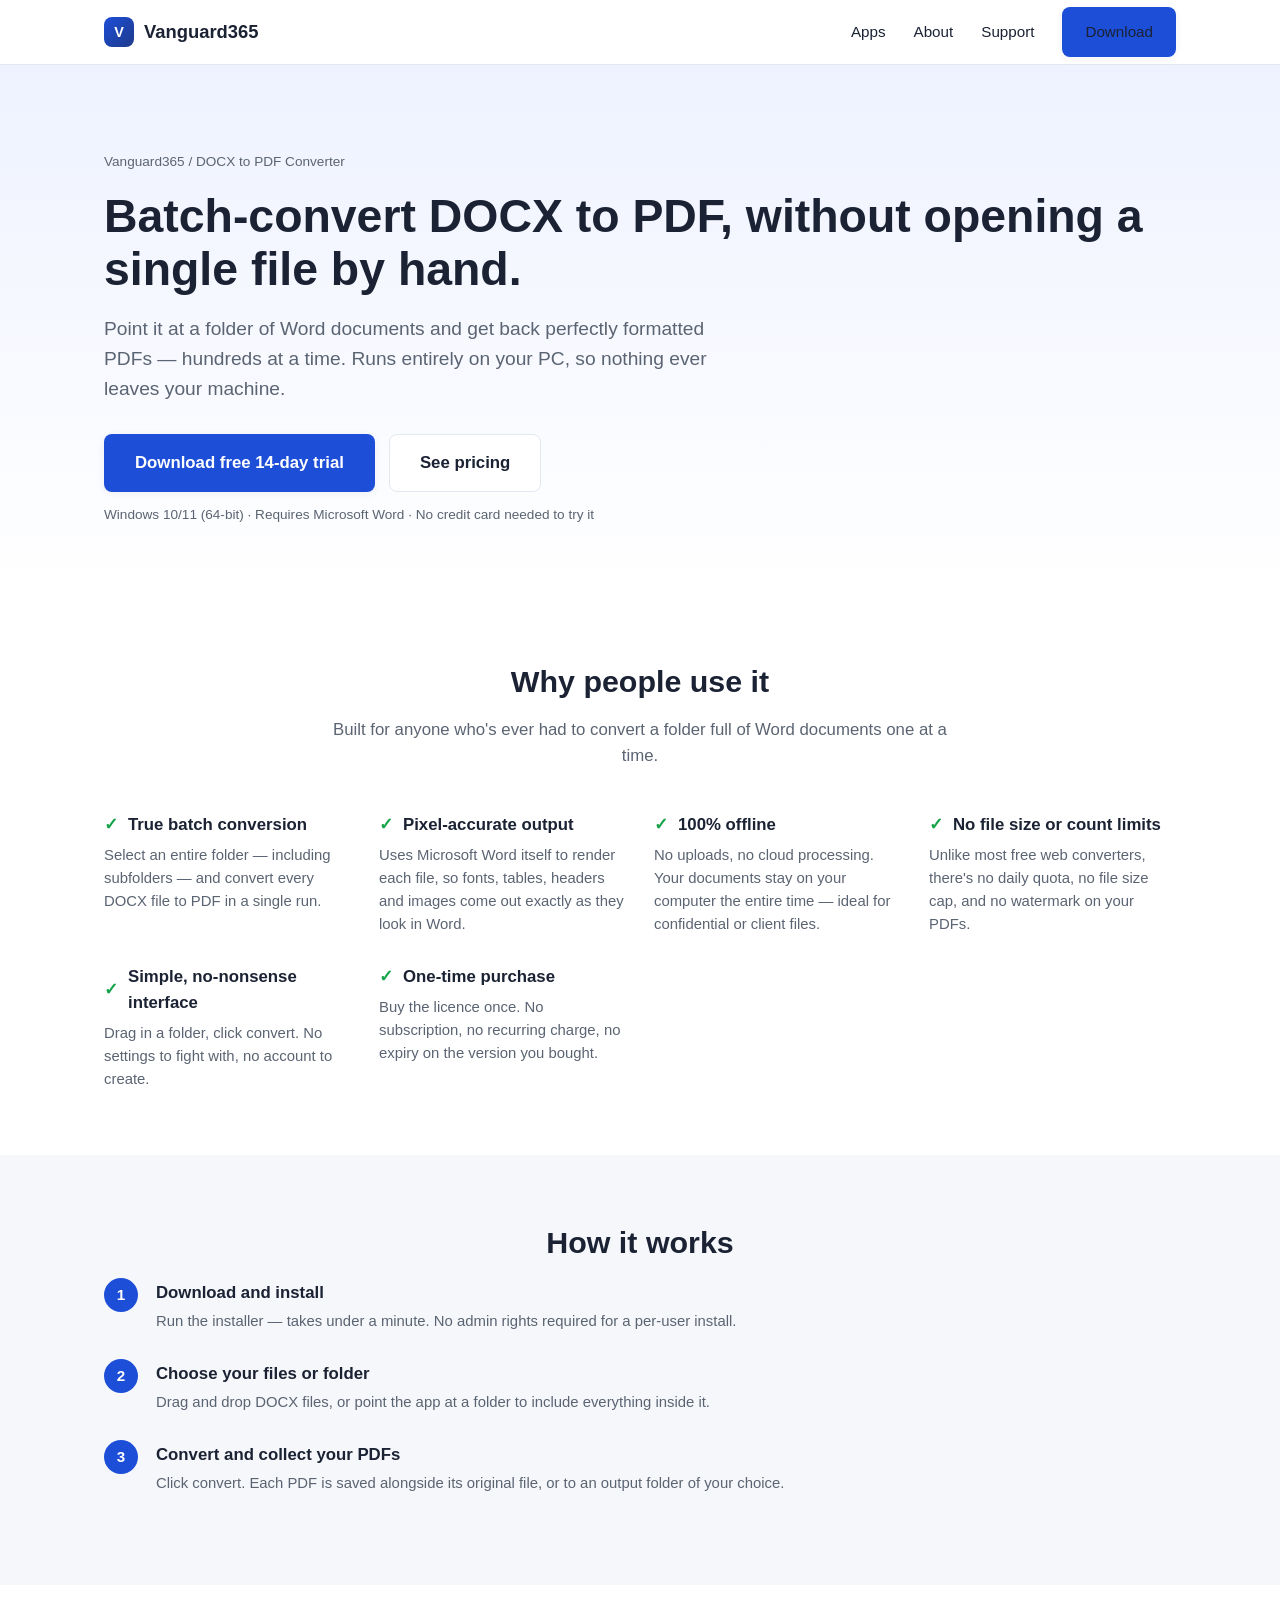
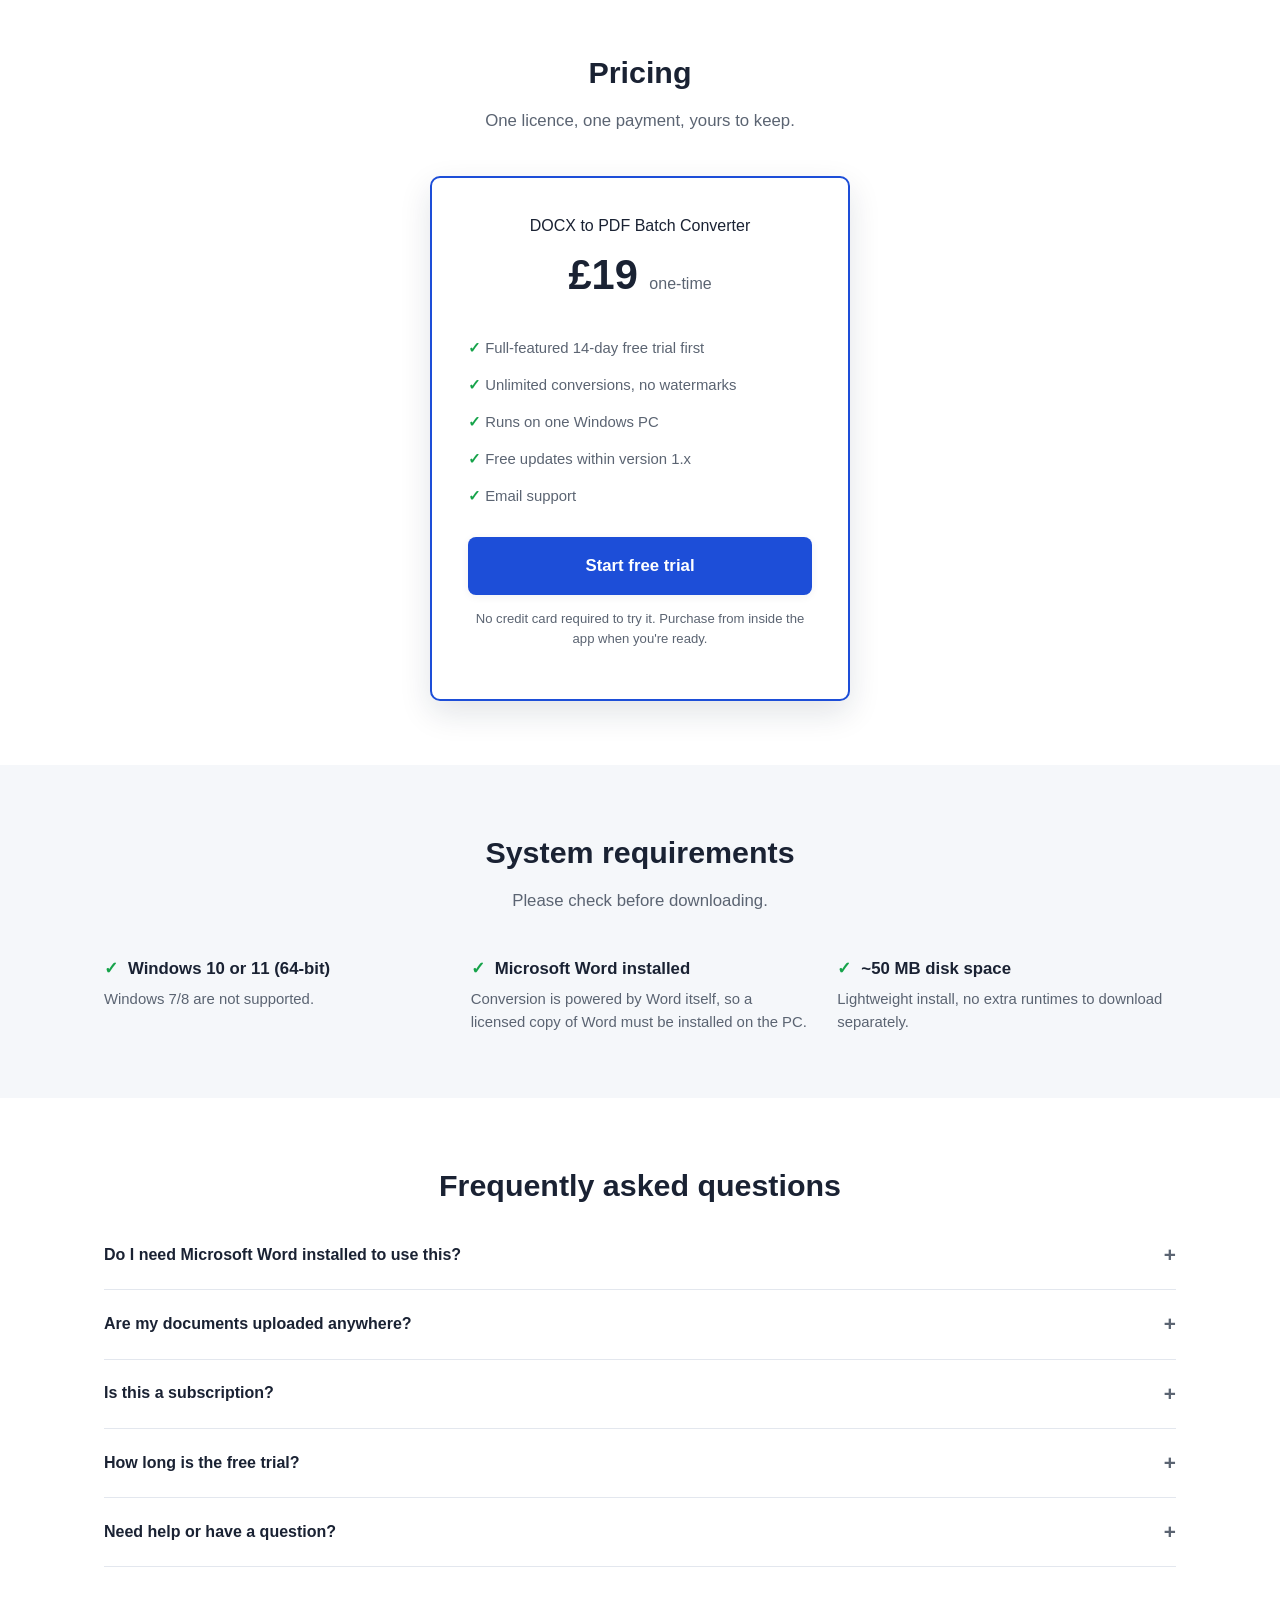
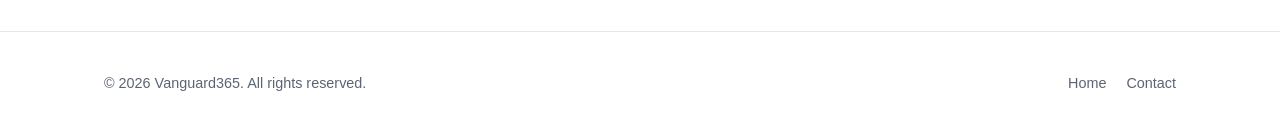
==== apps/docx-to-pdf-converter/index.html @ 6cc68244 "Initial Vanguard365 static site: homepage + DOCX to PDF Converter page Includes SEO metadata/structu" ====
<!doctype html>
<html lang="en-GB">
<head>
<meta charset="utf-8">
<meta name="viewport" content="width=device-width, initial-scale=1">
<title>DOCX to PDF Batch Converter for Windows | Vanguard365</title>
<meta name="description" content="Convert hundreds of Word DOCX files to PDF in one batch on Windows. Fast, offline, no file uploads. Free 14-day trial, one-time purchase — no subscription.">
<link rel="canonical" href="https://vanguard365.co.uk/apps/docx-to-pdf-converter/">
<meta name="robots" content="index, follow">

<meta property="og:type" content="product">
<meta property="og:site_name" content="Vanguard365">
<meta property="og:title" content="DOCX to PDF Batch Converter for Windows">
<meta property="og:description" content="Convert hundreds of Word DOCX files to PDF in one batch. Fast, offline, no uploads. Free 14-day trial.">
<meta property="og:url" content="https://vanguard365.co.uk/apps/docx-to-pdf-converter/">
<meta property="og:image" content="https://vanguard365.co.uk/assets/img/og-docx-to-pdf.png">

<meta name="twitter:card" content="summary_large_image">
<meta name="twitter:title" content="DOCX to PDF Batch Converter for Windows">
<meta name="twitter:description" content="Convert hundreds of Word DOCX files to PDF in one batch. Fast, offline, no uploads. Free 14-day trial.">
<meta name="twitter:image" content="https://vanguard365.co.uk/assets/img/og-docx-to-pdf.png">

<link rel="icon" href="/assets/img/favicon.svg" type="image/svg+xml">
<link rel="stylesheet" href="/assets/css/style.css">

<script type="application/ld+json">
{
  "@context": "https://schema.org",
  "@type": "SoftwareApplication",
  "name": "DOCX to PDF Batch Converter",
  "operatingSystem": "Windows 10, Windows 11",
  "applicationCategory": "BusinessApplication",
  "description": "Batch-convert Word DOCX documents to PDF on Windows. Runs locally using Microsoft Word, no file uploads.",
  "softwareVersion": "1.0.0",
  "offers": {
    "@type": "Offer",
    "priceCurrency": "GBP",
    "price": "0",
    "description": "Free 14-day trial; one-time purchase licence required to continue after the trial."
  },
  "publisher": {
    "@type": "Organization",
    "name": "Vanguard365",
    "url": "https://vanguard365.co.uk/"
  }
}
</script>
<script type="application/ld+json">
{
  "@context": "https://schema.org",
  "@type": "FAQPage",
  "mainEntity": [
    {
      "@type": "Question",
      "name": "Do I need Microsoft Word installed to use this?",
      "acceptedAnswer": { "@type": "Answer", "text": "Yes. The converter uses Microsoft Word to render each document, which keeps formatting, fonts, tables and images identical to the original. Word must be installed and licensed on the PC running the converter." }
    },
    {
      "@type": "Question",
      "name": "Are my documents uploaded anywhere?",
      "acceptedAnswer": { "@type": "Answer", "text": "No. Conversion happens entirely on your own computer. Your files are never uploaded to a server or third-party service." }
    },
    {
      "@type": "Question",
      "name": "Is this a subscription?",
      "acceptedAnswer": { "@type": "Answer", "text": "No. It's a one-time purchase. You buy a licence once and can keep using that version indefinitely." }
    },
    {
      "@type": "Question",
      "name": "How long is the free trial?",
      "acceptedAnswer": { "@type": "Answer", "text": "14 days, with full functionality. No credit card is required to start the trial." }
    }
  ]
}
</script>
</head>
<body>

<header class="site-header">
  <div class="wrap">
    <a href="/" class="brand"><span class="mark">V</span> Vanguard365</a>
    <nav class="main-nav">
      <a href="/#apps">Apps</a>
      <a href="/#about">About</a>
      <a href="#support">Support</a>
      <a class="btn btn-primary" href="/download/docx-to-pdf-converter">Download</a>
    </nav>
  </div>
</header>

<main>

  <section class="hero">
    <div class="wrap">
      <p class="breadcrumb"><a href="/">Vanguard365</a> / DOCX to PDF Converter</p>
      <h1>Batch-convert DOCX to PDF, without opening a single file by hand.</h1>
      <p class="lead">Point it at a folder of Word documents and get back perfectly formatted PDFs — hundreds at a time. Runs entirely on your PC, so nothing ever leaves your machine.</p>
      <div class="cta-row">
        <a class="btn btn-primary btn-lg" href="/download/docx-to-pdf-converter">Download free 14-day trial</a>
        <a class="btn btn-secondary btn-lg" href="#pricing">See pricing</a>
      </div>
      <p class="cta-note">Windows 10/11 (64-bit) · Requires Microsoft Word · No credit card needed to try it</p>
    </div>
  </section>

  <section>
    <div class="wrap">
      <h2 class="section-title">Why people use it</h2>
      <p class="section-sub">Built for anyone who's ever had to convert a folder full of Word documents one at a time.</p>
      <div class="features">
        <div class="feature">
          <h3>True batch conversion</h3>
          <p>Select an entire folder — including subfolders — and convert every DOCX file to PDF in a single run.</p>
        </div>
        <div class="feature">
          <h3>Pixel-accurate output</h3>
          <p>Uses Microsoft Word itself to render each file, so fonts, tables, headers and images come out exactly as they look in Word.</p>
        </div>
        <div class="feature">
          <h3>100% offline</h3>
          <p>No uploads, no cloud processing. Your documents stay on your computer the entire time — ideal for confidential or client files.</p>
        </div>
        <div class="feature">
          <h3>No file size or count limits</h3>
          <p>Unlike most free web converters, there's no daily quota, no file size cap, and no watermark on your PDFs.</p>
        </div>
        <div class="feature">
          <h3>Simple, no-nonsense interface</h3>
          <p>Drag in a folder, click convert. No settings to fight with, no account to create.</p>
        </div>
        <div class="feature">
          <h3>One-time purchase</h3>
          <p>Buy the licence once. No subscription, no recurring charge, no expiry on the version you bought.</p>
        </div>
      </div>
    </div>
  </section>

  <section class="alt">
    <div class="wrap">
      <h2 class="section-title">How it works</h2>
      <div class="steps">
        <div class="step">
          <span class="num">1</span>
          <div>
            <h3>Download and install</h3>
            <p>Run the installer — takes under a minute. No admin rights required for a per-user install.</p>
          </div>
        </div>
        <div class="step">
          <span class="num">2</span>
          <div>
            <h3>Choose your files or folder</h3>
            <p>Drag and drop DOCX files, or point the app at a folder to include everything inside it.</p>
          </div>
        </div>
        <div class="step">
          <span class="num">3</span>
          <div>
            <h3>Convert and collect your PDFs</h3>
            <p>Click convert. Each PDF is saved alongside its original file, or to an output folder of your choice.</p>
          </div>
        </div>
      </div>
    </div>
  </section>

  <section id="pricing">
    <div class="wrap">
      <h2 class="section-title">Pricing</h2>
      <p class="section-sub">One licence, one payment, yours to keep.</p>
      <div class="price-card">
        <div>DOCX to PDF Batch Converter</div>
        <div class="amount">£19 <small>one-time</small></div>
        <ul>
          <li>Full-featured 14-day free trial first</li>
          <li>Unlimited conversions, no watermarks</li>
          <li>Runs on one Windows PC</li>
          <li>Free updates within version 1.x</li>
          <li>Email support</li>
        </ul>
        <a class="btn btn-primary btn-block btn-lg" href="/download/docx-to-pdf-converter">Start free trial</a>
        <p class="small-print" style="margin-top:14px;">No credit card required to try it. Purchase from inside the app when you're ready.</p>
      </div>
    </div>
  </section>

  <section class="alt">
    <div class="wrap">
      <h2 class="section-title">System requirements</h2>
      <p class="section-sub">Please check before downloading.</p>
      <div class="features">
        <div class="feature"><h3>Windows 10 or 11 (64-bit)</h3><p>Windows 7/8 are not supported.</p></div>
        <div class="feature"><h3>Microsoft Word installed</h3><p>Conversion is powered by Word itself, so a licensed copy of Word must be installed on the PC.</p></div>
        <div class="feature"><h3>~50 MB disk space</h3><p>Lightweight install, no extra runtimes to download separately.</p></div>
      </div>
    </div>
  </section>

  <section id="support">
    <div class="wrap">
      <h2 class="section-title">Frequently asked questions</h2>
      <details class="faq-item">
        <summary>Do I need Microsoft Word installed to use this?</summary>
        <p>Yes. The converter uses Microsoft Word to render each document, which keeps formatting, fonts, tables and images identical to the original. Word must be installed and licensed on the PC running the converter.</p>
      </details>
      <details class="faq-item">
        <summary>Are my documents uploaded anywhere?</summary>
        <p>No. Conversion happens entirely on your own computer. Your files are never uploaded to a server or third-party service.</p>
      </details>
      <details class="faq-item">
        <summary>Is this a subscription?</summary>
        <p>No. It's a one-time purchase. You buy a licence once and can keep using that version indefinitely.</p>
      </details>
      <details class="faq-item">
        <summary>How long is the free trial?</summary>
        <p>14 days, with full functionality. No credit card is required to start the trial.</p>
      </details>
      <details class="faq-item">
        <summary>Need help or have a question?</summary>
        <p>Email <a href="mailto:support@vanguard365.co.uk">support@vanguard365.co.uk</a> and we'll get back to you.</p>
      </details>
    </div>
  </section>

</main>

<footer class="site-footer">
  <div class="wrap">
    <div>© <span id="year"></span> Vanguard365. All rights reserved.</div>
    <div class="footer-links">
      <a href="/">Home</a>
      <a href="mailto:support@vanguard365.co.uk">Contact</a>
    </div>
  </div>
</footer>

<script src="/assets/js/main.js"></script>
</body>
</html>
---- assets/css/style.css ----
/* Vanguard365 — shared site styles */

:root {
  --bg: #ffffff;
  --bg-alt: #f5f7fa;
  --text: #1a2233;
  --text-muted: #5b6472;
  --border: #e3e7ee;
  --brand: #1d4ed8;
  --brand-dark: #1e3a8a;
  --brand-light: #eef2ff;
  --accent: #16a34a;
  --radius: 10px;
  --max-width: 1120px;
  --shadow: 0 2px 8px rgba(20, 30, 60, 0.06);
  --shadow-lg: 0 12px 32px rgba(20, 30, 60, 0.12);
}

* { box-sizing: border-box; }

html { scroll-behavior: smooth; }

body {
  margin: 0;
  font-family: -apple-system, BlinkMacSystemFont, "Segoe UI", Roboto, Helvetica, Arial, sans-serif;
  color: var(--text);
  background: var(--bg);
  line-height: 1.55;
  -webkit-font-smoothing: antialiased;
}

img { max-width: 100%; display: block; }

a { color: var(--brand); text-decoration: none; }
a:hover { text-decoration: underline; }

.wrap {
  max-width: var(--max-width);
  margin: 0 auto;
  padding: 0 24px;
}

/* Header */
.site-header {
  border-bottom: 1px solid var(--border);
  position: sticky;
  top: 0;
  background: rgba(255, 255, 255, 0.92);
  backdrop-filter: saturate(180%) blur(8px);
  z-index: 50;
}

.site-header .wrap {
  display: flex;
  align-items: center;
  justify-content: space-between;
  height: 64px;
}

.brand {
  display: flex;
  align-items: center;
  gap: 10px;
  font-weight: 700;
  font-size: 1.15rem;
  color: var(--text);
}
.brand:hover { text-decoration: none; }
.brand .mark {
  width: 30px;
  height: 30px;
  border-radius: 8px;
  background: linear-gradient(135deg, var(--brand), var(--brand-dark));
  display: inline-flex;
  align-items: center;
  justify-content: center;
  color: #fff;
  font-weight: 800;
  font-size: 0.9rem;
}

.main-nav { display: flex; align-items: center; gap: 28px; }
.main-nav a { color: var(--text); font-weight: 500; font-size: 0.95rem; }
.main-nav a:hover { color: var(--brand); text-decoration: none; }

/* Buttons */
.btn {
  display: inline-flex;
  align-items: center;
  justify-content: center;
  gap: 8px;
  padding: 12px 22px;
  border-radius: 8px;
  font-weight: 600;
  font-size: 0.95rem;
  border: 1px solid transparent;
  cursor: pointer;
  transition: transform 0.08s ease, box-shadow 0.15s ease;
}
.btn:hover { text-decoration: none; }
.btn-primary { background: var(--brand); color: #fff; box-shadow: var(--shadow); }
.btn-primary:hover { background: var(--brand-dark); }
.btn-secondary { background: #fff; color: var(--text); border-color: var(--border); }
.btn-secondary:hover { border-color: var(--brand); color: var(--brand); }
.btn-lg { padding: 15px 30px; font-size: 1.05rem; }
.btn-block { width: 100%; }

/* Hero */
.hero {
  padding: 72px 0 56px;
  background: linear-gradient(180deg, var(--brand-light) 0%, var(--bg) 100%);
}
.hero h1 {
  font-size: clamp(2rem, 4vw, 2.9rem);
  line-height: 1.15;
  margin: 0 0 18px;
}
.hero p.lead {
  font-size: 1.2rem;
  color: var(--text-muted);
  max-width: 640px;
  margin: 0 0 30px;
}
.hero .cta-row { display: flex; flex-wrap: wrap; gap: 14px; align-items: center; }
.hero .cta-note { font-size: 0.85rem; color: var(--text-muted); margin-top: 12px; }

/* Sections */
section { padding: 64px 0; }
section.alt { background: var(--bg-alt); }
h2.section-title {
  font-size: 1.9rem;
  margin: 0 0 12px;
  text-align: center;
}
p.section-sub {
  text-align: center;
  color: var(--text-muted);
  max-width: 620px;
  margin: 0 auto 42px;
  font-size: 1.05rem;
}

/* Cards grid (apps) */
.grid {
  display: grid;
  grid-template-columns: repeat(auto-fit, minmax(300px, 1fr));
  gap: 24px;
}

.card {
  background: #fff;
  border: 1px solid var(--border);
  border-radius: var(--radius);
  padding: 28px;
  box-shadow: var(--shadow);
  transition: transform 0.15s ease, box-shadow 0.15s ease;
}
.card:hover { transform: translateY(-3px); box-shadow: var(--shadow-lg); }
.card .icon {
  width: 44px; height: 44px;
  border-radius: 10px;
  background: var(--brand-light);
  color: var(--brand);
  display: flex; align-items: center; justify-content: center;
  font-size: 1.4rem;
  margin-bottom: 16px;
}
.card h3 { margin: 0 0 8px; font-size: 1.2rem; }
.card p { color: var(--text-muted); margin: 0 0 16px; font-size: 0.95rem; }
.card .tag {
  display: inline-block;
  font-size: 0.72rem;
  font-weight: 700;
  letter-spacing: 0.04em;
  text-transform: uppercase;
  color: var(--accent);
  background: #ecfdf3;
  padding: 3px 9px;
  border-radius: 999px;
  margin-bottom: 12px;
}
.card.coming-soon { opacity: 0.65; }
.card.coming-soon .tag { color: var(--text-muted); background: var(--bg-alt); }

/* Feature list */
.features {
  display: grid;
  grid-template-columns: repeat(auto-fit, minmax(240px, 1fr));
  gap: 28px;
}
.feature h3 { font-size: 1.05rem; margin: 0 0 6px; display: flex; align-items: center; gap: 10px; }
.feature h3::before { content: "✓"; color: var(--accent); font-weight: 800; }
.feature p { color: var(--text-muted); margin: 0; font-size: 0.93rem; }

/* Pricing */
.price-card {
  background: #fff;
  border: 2px solid var(--brand);
  border-radius: var(--radius);
  padding: 36px;
  max-width: 420px;
  margin: 0 auto;
  text-align: center;
  box-shadow: var(--shadow-lg);
}
.price-card .amount { font-size: 2.6rem; font-weight: 800; margin: 4px 0; }
.price-card .amount small { font-size: 1rem; font-weight: 500; color: var(--text-muted); }
.price-card ul { list-style: none; padding: 0; margin: 22px 0; text-align: left; }
.price-card li { padding: 7px 0; color: var(--text-muted); font-size: 0.93rem; }
.price-card li::before { content: "✓ "; color: var(--accent); font-weight: 800; }

/* Steps */
.steps { counter-reset: step; }
.step {
  display: flex;
  gap: 18px;
  margin-bottom: 26px;
}
.step .num {
  counter-increment: step;
  flex: none;
  width: 34px; height: 34px;
  border-radius: 50%;
  background: var(--brand);
  color: #fff;
  display: flex; align-items: center; justify-content: center;
  font-weight: 700;
  font-size: 0.95rem;
}
.step h3 { margin: 2px 0 4px; font-size: 1.05rem; }
.step p { margin: 0; color: var(--text-muted); font-size: 0.93rem; }

/* FAQ */
.faq-item { border-bottom: 1px solid var(--border); padding: 18px 0; }
.faq-item summary { cursor: pointer; font-weight: 600; list-style: none; display: flex; justify-content: space-between; align-items: center; }
.faq-item summary::-webkit-details-marker { display: none; }
.faq-item summary::after { content: "+"; font-size: 1.3rem; color: var(--text-muted); }
.faq-item[open] summary::after { content: "\2212"; }
.faq-item p { color: var(--text-muted); margin: 10px 0 0; font-size: 0.95rem; }

/* Footer */
.site-footer {
  border-top: 1px solid var(--border);
  padding: 40px 0;
  color: var(--text-muted);
  font-size: 0.9rem;
}
.site-footer .wrap {
  display: flex;
  flex-wrap: wrap;
  gap: 16px;
  align-items: center;
  justify-content: space-between;
}
.footer-links { display: flex; gap: 20px; flex-wrap: wrap; }
.footer-links a { color: var(--text-muted); }
.footer-links a:hover { color: var(--brand); }

/* Breadcrumb */
.breadcrumb { font-size: 0.85rem; color: var(--text-muted); margin-bottom: 18px; }
.breadcrumb a { color: var(--text-muted); }

/* Utility */
.mt-0 { margin-top: 0; }
.text-center { text-align: center; }
.small-print { font-size: 0.82rem; color: var(--text-muted); }

@media (max-width: 640px) {
  .main-nav { gap: 16px; }
  .main-nav a.btn { padding: 8px 14px; }
  section { padding: 48px 0; }
}
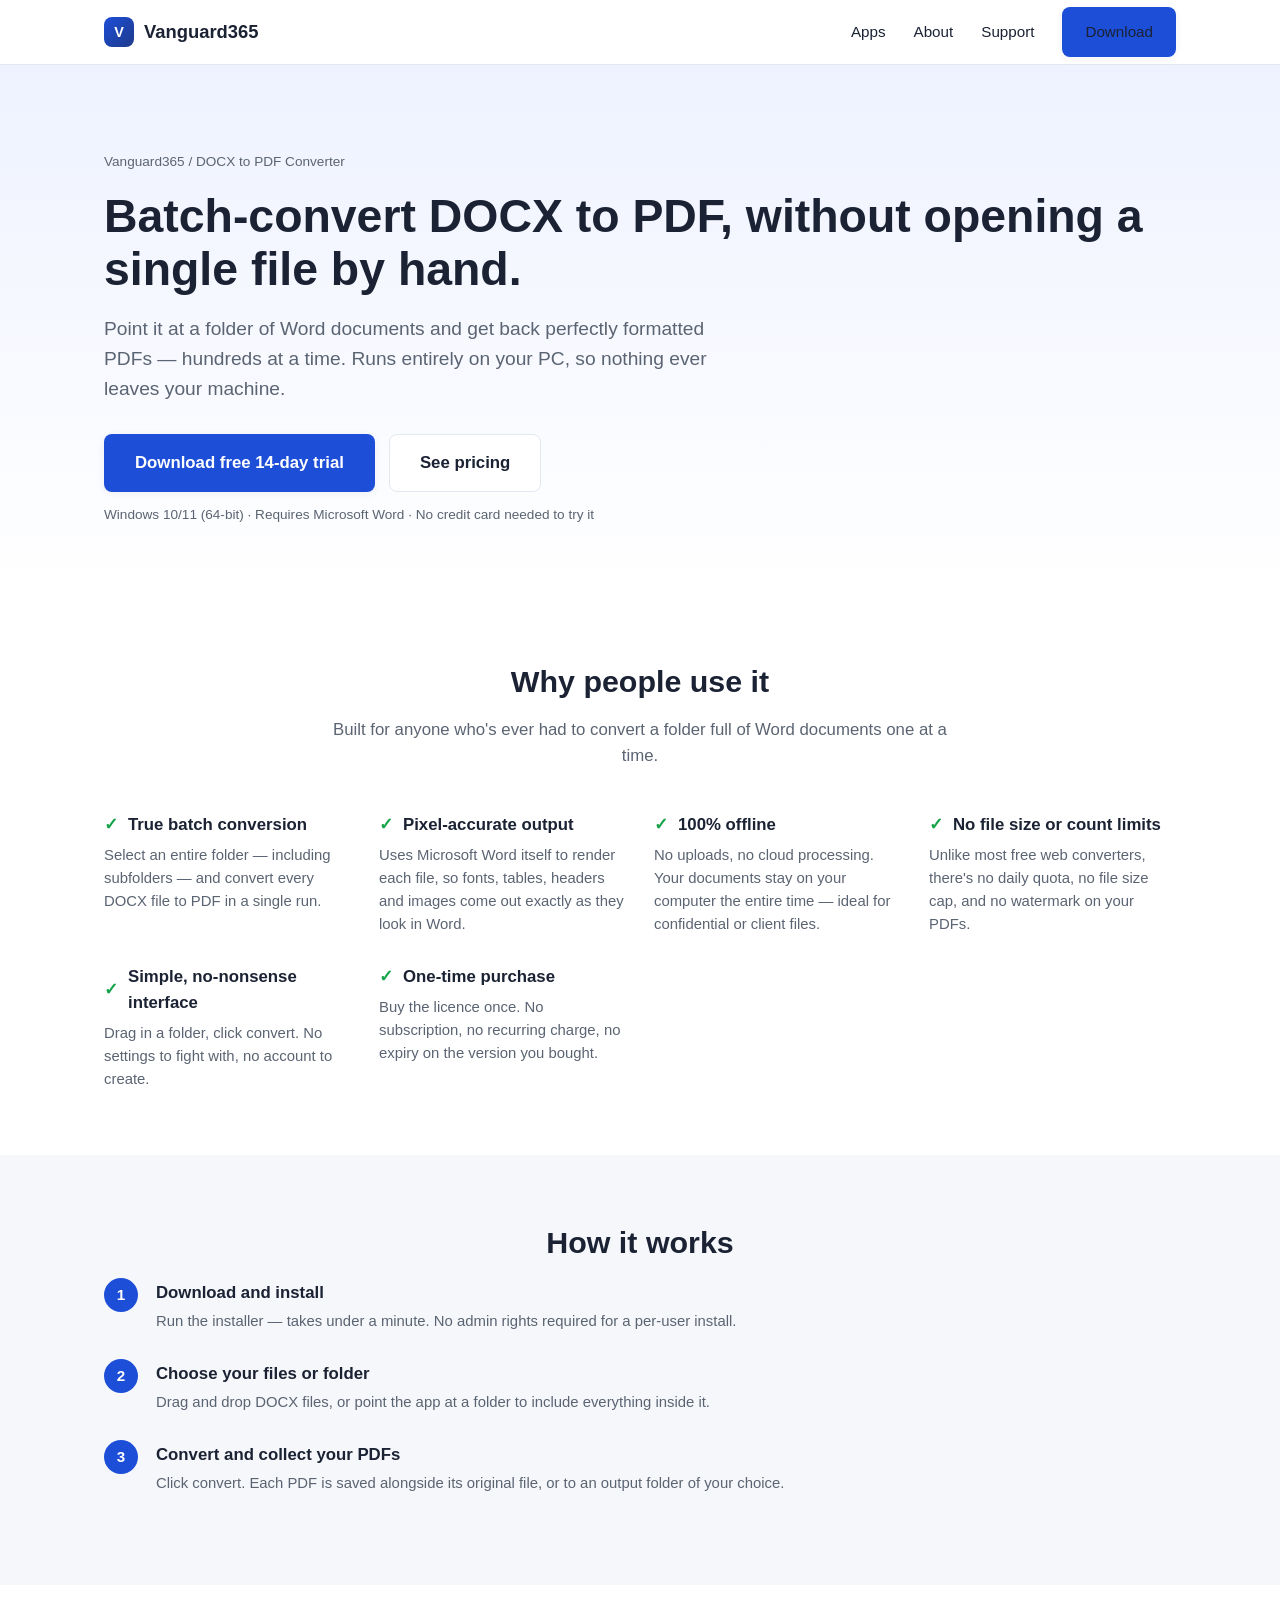
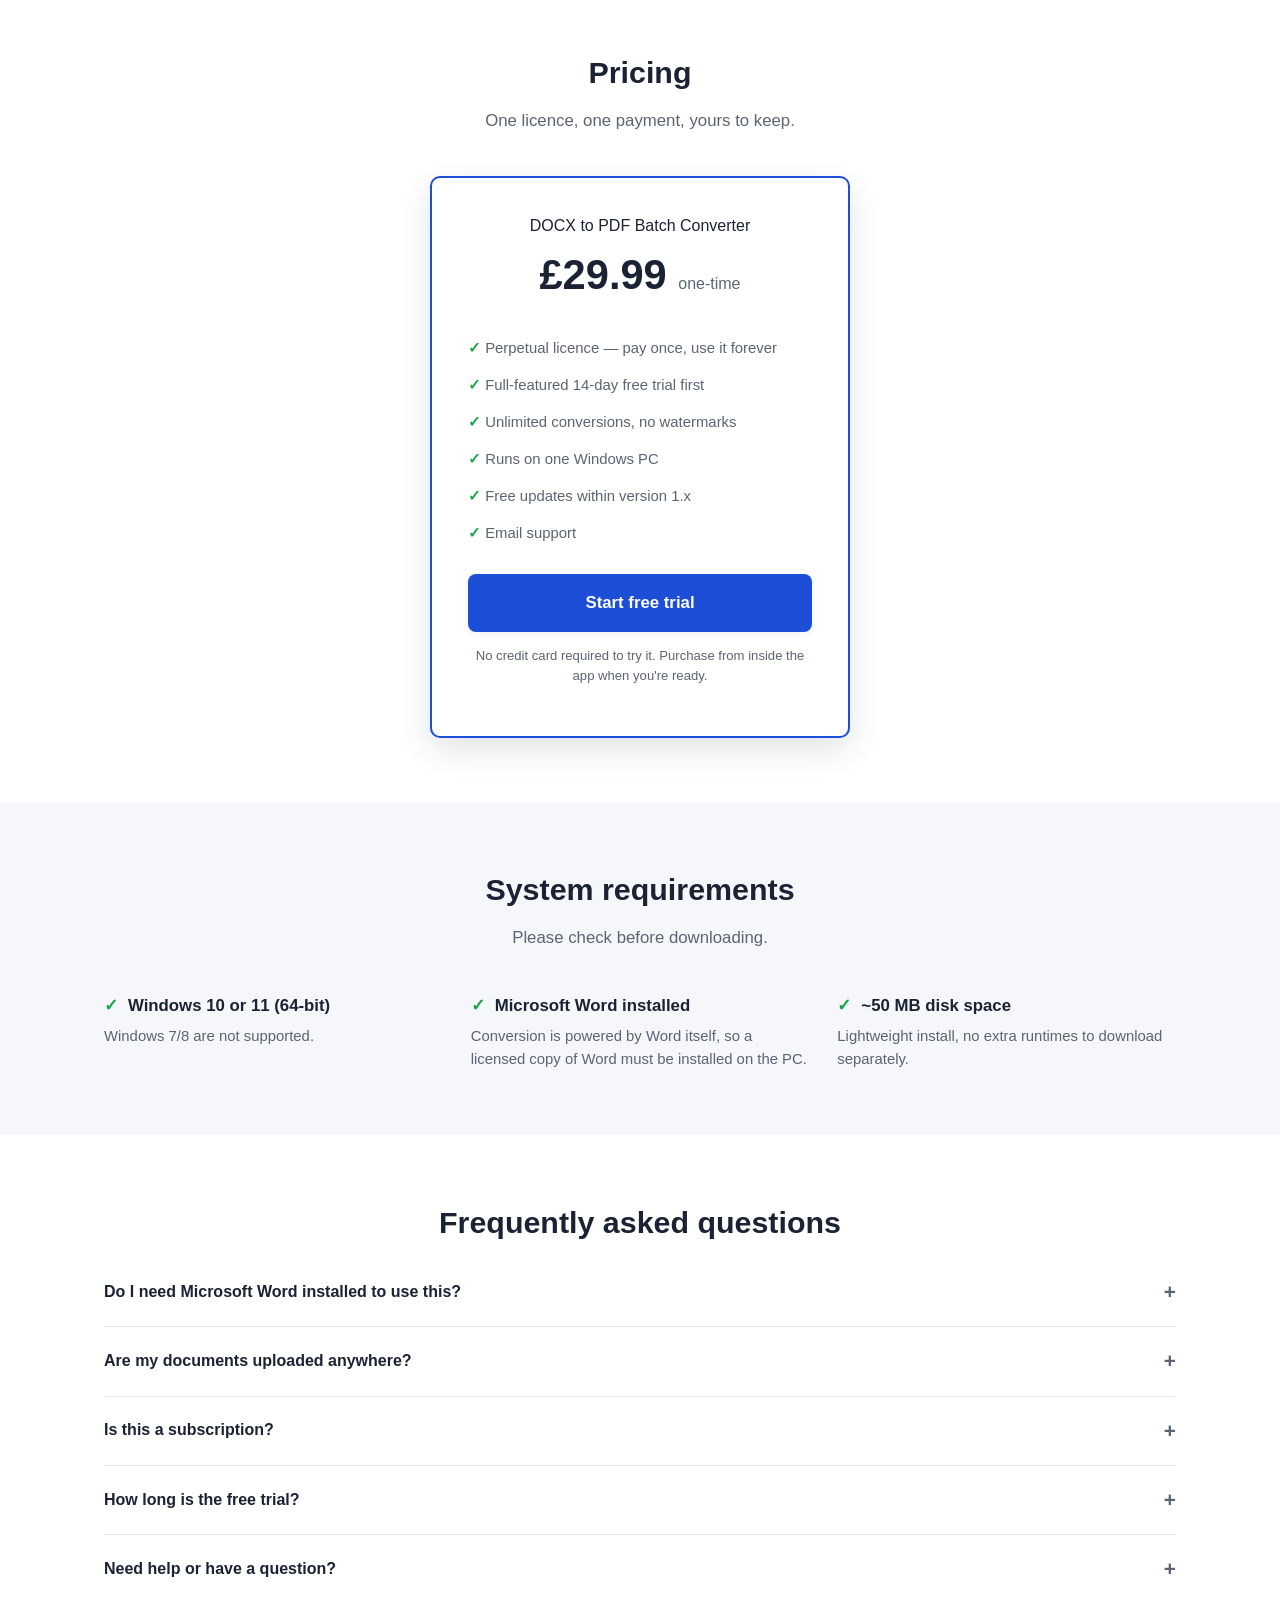
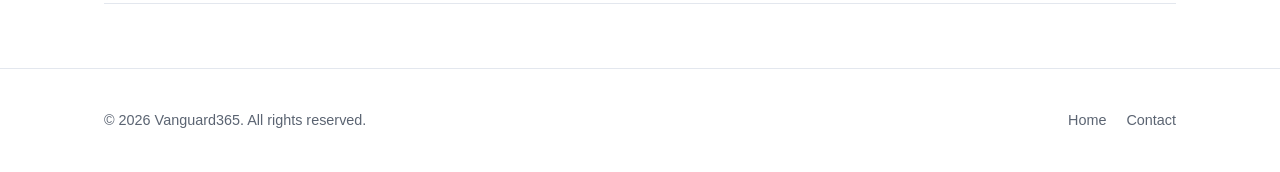
==== commit e6046eef: "Set real price: £29.99 perpetual licence Co-Authored-By: Claude Sonnet 5 <noreply@anthropic.com>" ====
--- a/apps/docx-to-pdf-converter/index.html
+++ b/apps/docx-to-pdf-converter/index.html
@@ -35,8 +35,8 @@
   "offers": {
     "@type": "Offer",
     "priceCurrency": "GBP",
-    "price": "0",
-    "description": "Free 14-day trial; one-time purchase licence required to continue after the trial."
+    "price": "29.99",
+    "description": "Perpetual licence, one-time payment. Free 14-day full-featured trial available before purchase."
   },
   "publisher": {
     "@type": "Organization",
@@ -171,8 +171,9 @@
       <p class="section-sub">One licence, one payment, yours to keep.</p>
       <div class="price-card">
         <div>DOCX to PDF Batch Converter</div>
-        <div class="amount">£19 <small>one-time</small></div>
+        <div class="amount">£29.99 <small>one-time</small></div>
         <ul>
+          <li>Perpetual licence — pay once, use it forever</li>
           <li>Full-featured 14-day free trial first</li>
           <li>Unlimited conversions, no watermarks</li>
           <li>Runs on one Windows PC</li>
